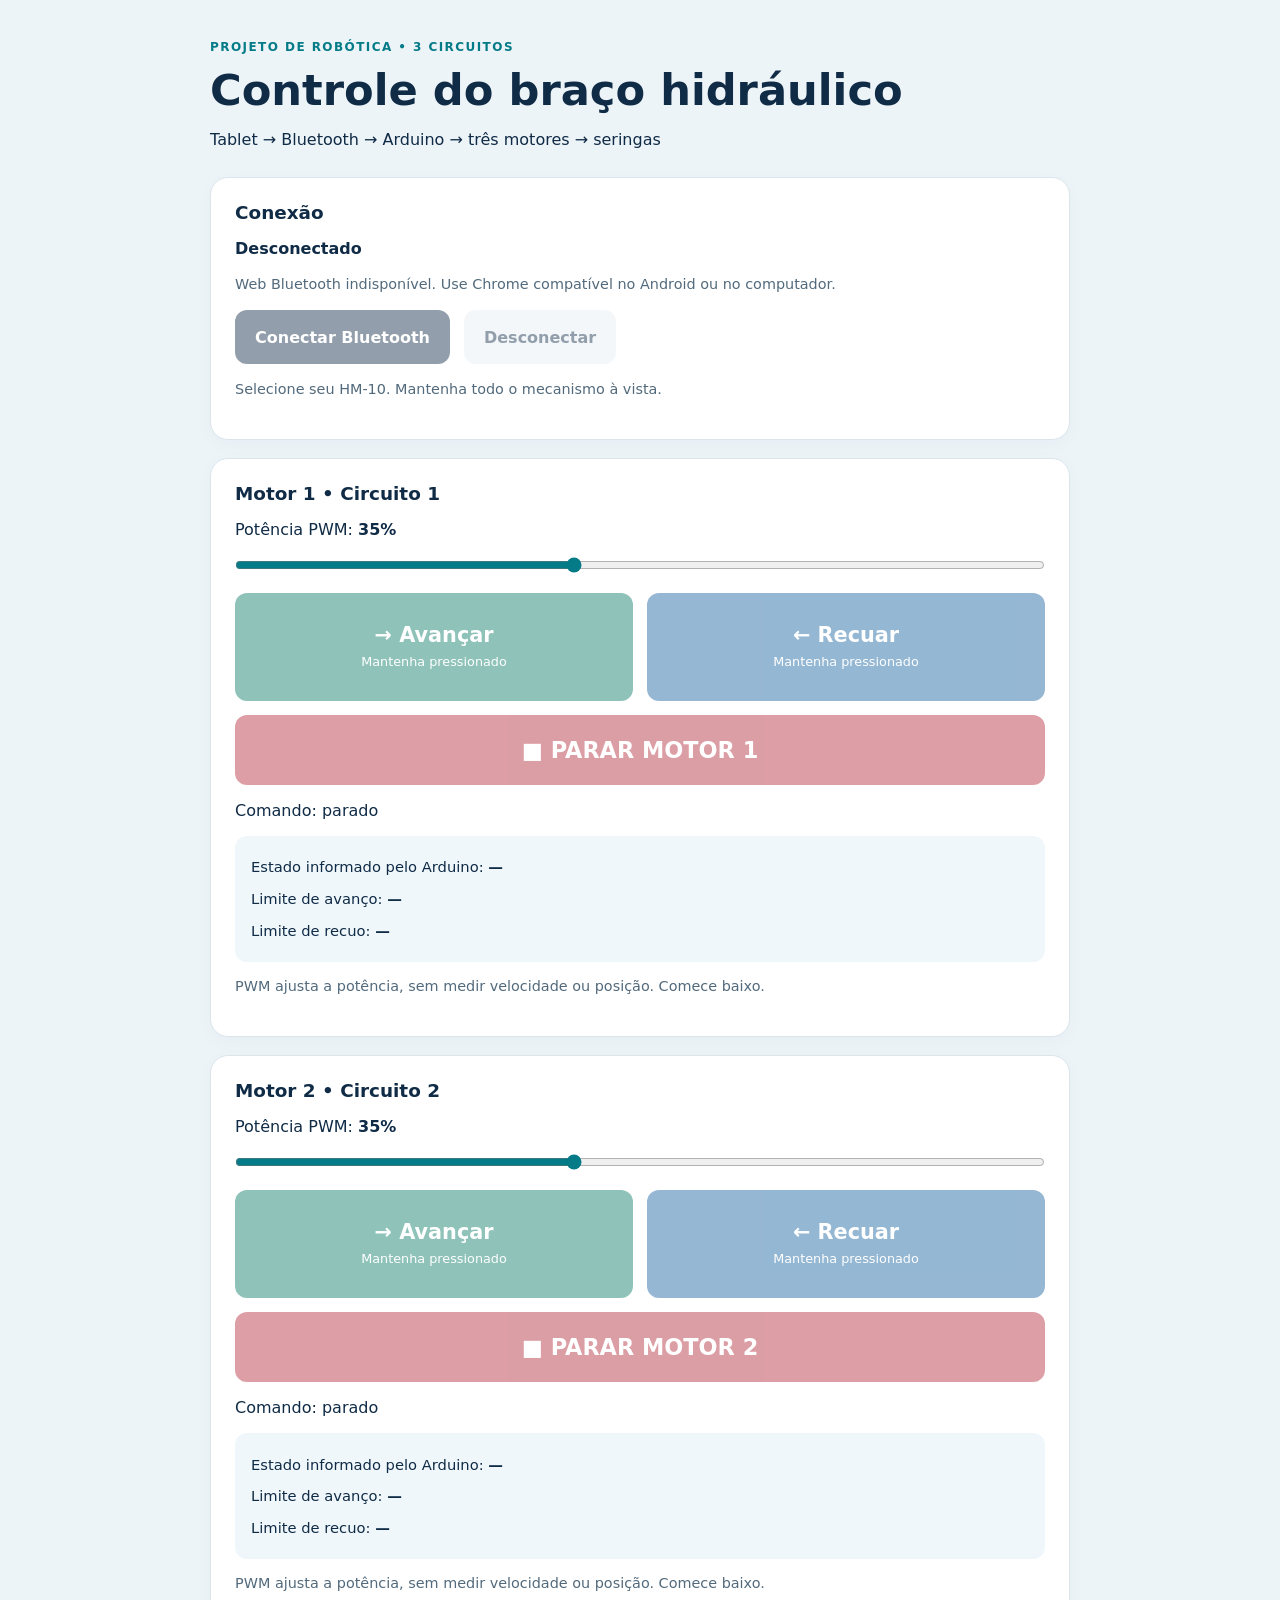
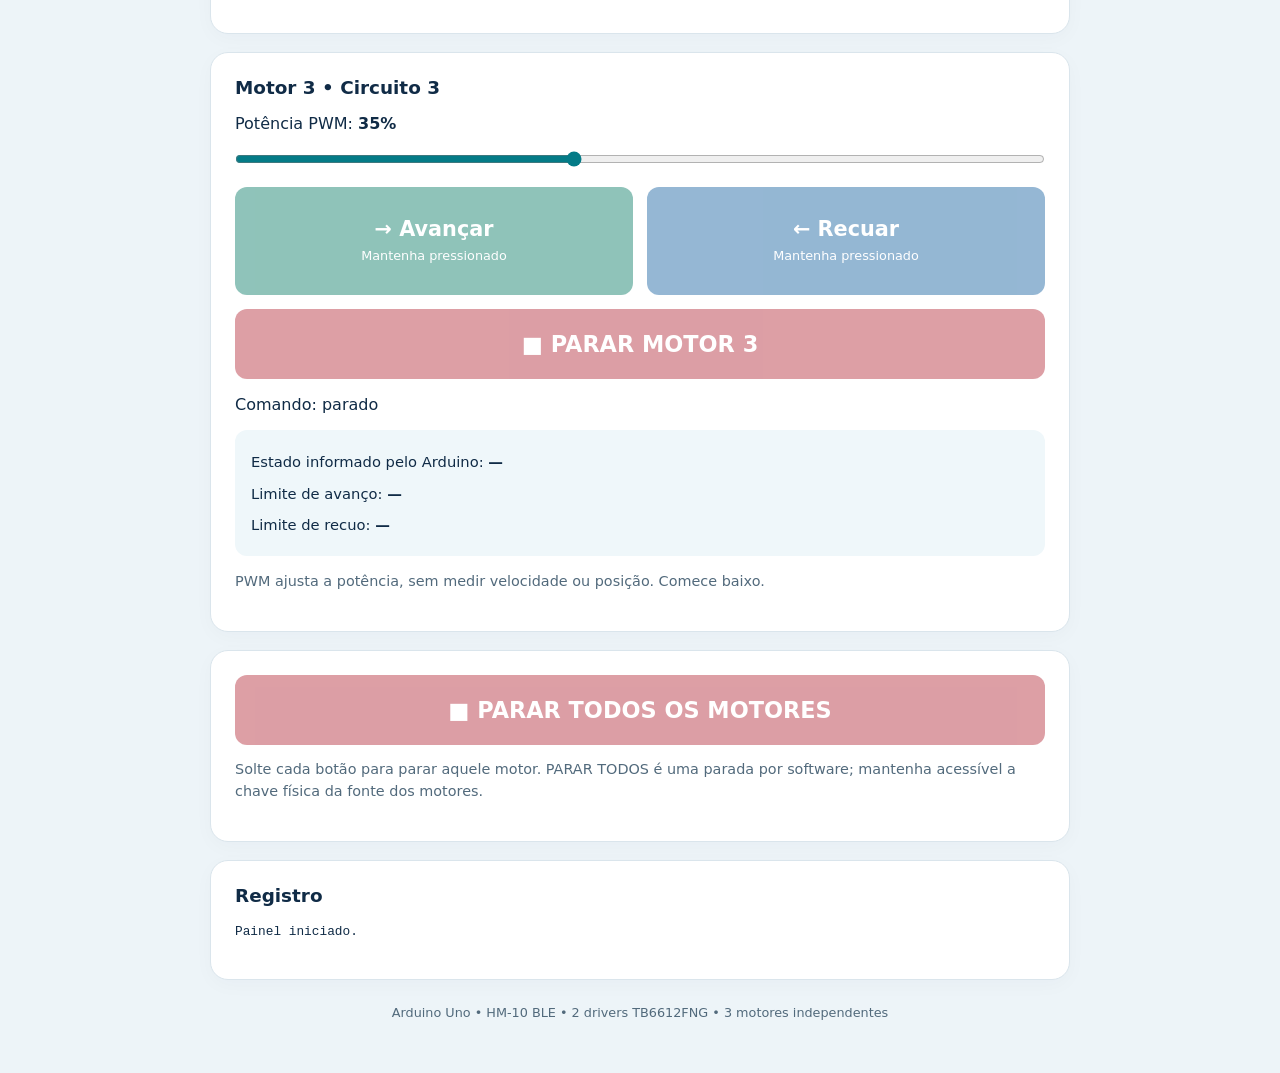
==== Claude-ProjetoFinal/web/index.html @ 7e20e9fd "ProdutoFinal-IDEV4" ====
<!doctype html>
<html lang="pt-BR">
<head>
  <meta charset="utf-8"><meta name="viewport" content="width=device-width, initial-scale=1">
  <meta name="theme-color" content="#102b46"><title>Controle de três motores</title>
  <link rel="stylesheet" href="style.css"><script src="app.js" defer></script>
</head>
<body><main>
  <header><p class="eyebrow">PROJETO DE ROBÓTICA • 3 CIRCUITOS</p><h1>Controle do braço hidráulico</h1><p>Tablet → Bluetooth → Arduino → três motores → seringas</p></header>
  <section class="card" aria-labelledby="connectionTitle"><h2 id="connectionTitle">Conexão</h2><p id="connection" role="status">Desconectado</p><p id="support" class="hint"></p><div class="row"><button id="connect">Conectar Bluetooth</button><button id="disconnect" class="secondary" disabled>Desconectar</button></div><p class="hint">Selecione seu HM-10. Mantenha todo o mecanismo à vista.</p></section>
  <div id="motors"></div>
  <section class="card"><button id="stopAll" class="stop" disabled>■ PARAR TODOS OS MOTORES</button><p class="hint">Solte cada botão para parar aquele motor. PARAR TODOS é uma parada por software; mantenha acessível a chave física da fonte dos motores.</p></section>
  <section class="card"><h2>Registro</h2><pre id="log" aria-live="polite">Painel iniciado.</pre></section>
  <footer>Arduino Uno • HM-10 BLE • 2 drivers TB6612FNG • 3 motores independentes</footer>
</main></body></html>
---- Claude-ProjetoFinal/web/style.css ----
:root{color-scheme:light;font-family:system-ui,-apple-system,Segoe UI,sans-serif;color:#102b46;background:#edf4f8}*{box-sizing:border-box}body{margin:0}main{max-width:900px;margin:0 auto;padding:28px 20px}header{margin:12px 0 28px}h1{font-size:clamp(1.8rem,4vw,2.7rem);line-height:1.12;margin:8px 0 14px}h2{font-size:1.15rem;margin:0 0 16px}.eyebrow{letter-spacing:.12em;font-size:.75rem;font-weight:800;color:#047b87}.card{background:white;border:1px solid #dae5ec;border-radius:18px;padding:24px;margin-bottom:18px;box-shadow:0 5px 20px #102b4607}.row,.controls{display:flex;gap:14px;flex-wrap:wrap}button{font:inherit;font-weight:700;border:0;border-radius:12px;background:#102b46;color:white;padding:16px 20px;min-height:54px;cursor:pointer}button:disabled{opacity:.45;cursor:not-allowed}button:focus-visible,input:focus-visible{outline:3px solid #e19714;outline-offset:4px}.secondary{background:#e5eef4;color:#102b46}.controls{margin:20px 0 14px}.motion{flex:1;min-width:190px;min-height:108px;font-size:1.3rem;touch-action:none;user-select:none;-webkit-user-select:none;-webkit-touch-callout:none}.motion small{font-size:.8rem;font-weight:400}.advance{background:#087b66}.retreat{background:#1461a0}.motion.active{box-shadow:0 0 0 4px #f3ad30 inset}.stop{width:100%;background:#b32a39;font-size:1.4rem;min-height:70px}input[type=range]{display:block;width:100%;margin:18px 0;accent-color:#047b87}output{font-weight:800}.hint{font-size:.9rem;color:#526a7c;line-height:1.5}.telemetry{padding:8px 16px;background:#eff7fa;border-radius:12px}.telemetry p{font-size:.92rem}#connection{font-weight:800}#log{font-size:.8rem;line-height:1.6;white-space:pre-wrap;overflow-wrap:anywhere;max-height:220px;overflow:auto}footer{font-size:.8rem;color:#526a7c;text-align:center;margin:25px 0}@media(max-width:480px){main{padding:18px 12px}.card{padding:18px}.row button{width:100%}.motion{min-width:120px;font-size:1.1rem}}
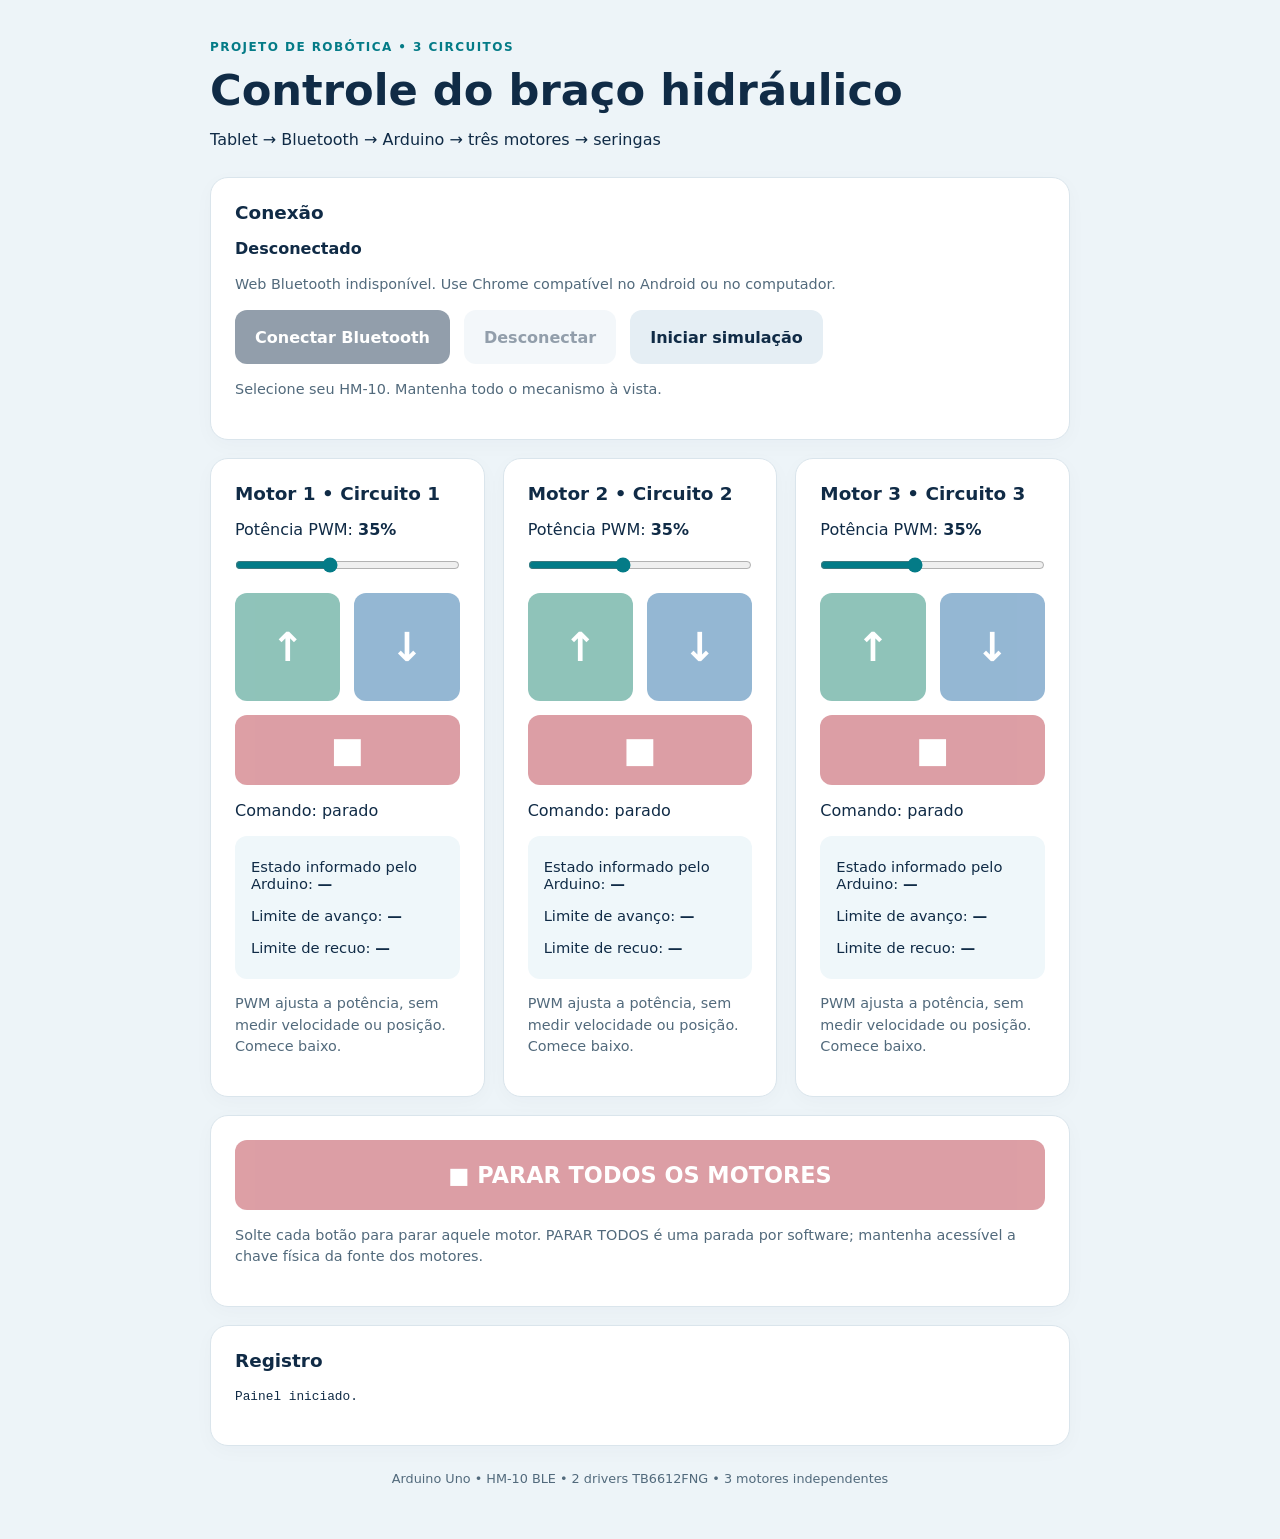
==== commit a950b341: "motor" ====
--- a/Claude-ProjetoFinal/web/index.html
+++ b/Claude-ProjetoFinal/web/index.html
@@ -1,15 +1,56 @@
 <!doctype html>
 <html lang="pt-BR">
-<head>
-  <meta charset="utf-8"><meta name="viewport" content="width=device-width, initial-scale=1">
-  <meta name="theme-color" content="#102b46"><title>Controle de três motores</title>
-  <link rel="stylesheet" href="style.css"><script src="app.js" defer></script>
-</head>
-<body><main>
-  <header><p class="eyebrow">PROJETO DE ROBÓTICA • 3 CIRCUITOS</p><h1>Controle do braço hidráulico</h1><p>Tablet → Bluetooth → Arduino → três motores → seringas</p></header>
-  <section class="card" aria-labelledby="connectionTitle"><h2 id="connectionTitle">Conexão</h2><p id="connection" role="status">Desconectado</p><p id="support" class="hint"></p><div class="row"><button id="connect">Conectar Bluetooth</button><button id="disconnect" class="secondary" disabled>Desconectar</button></div><p class="hint">Selecione seu HM-10. Mantenha todo o mecanismo à vista.</p></section>
-  <div id="motors"></div>
-  <section class="card"><button id="stopAll" class="stop" disabled>■ PARAR TODOS OS MOTORES</button><p class="hint">Solte cada botão para parar aquele motor. PARAR TODOS é uma parada por software; mantenha acessível a chave física da fonte dos motores.</p></section>
-  <section class="card"><h2>Registro</h2><pre id="log" aria-live="polite">Painel iniciado.</pre></section>
-  <footer>Arduino Uno • HM-10 BLE • 2 drivers TB6612FNG • 3 motores independentes</footer>
-</main></body></html>
+  <head>
+    <meta charset="utf-8" />
+    <meta name="viewport" content="width=device-width, initial-scale=1" />
+    <meta name="theme-color" content="#102b46" />
+    <title>Controle de três motores</title>
+    <link rel="stylesheet" href="style.css" />
+    <script src="app.js" defer></script>
+  </head>
+  <body>
+    <main>
+      <header>
+        <p class="eyebrow">PROJETO DE ROBÓTICA • 3 CIRCUITOS</p>
+        <h1>Controle do braço hidráulico</h1>
+        <p>Tablet → Bluetooth → Arduino → três motores → seringas</p>
+      </header>
+      <section class="card" aria-labelledby="connectionTitle">
+        <h2 id="connectionTitle">Conexão</h2>
+        <p id="connection" role="status">Desconectado</p>
+        <p id="support" class="hint"></p>
+        <div class="row">
+          <button id="connect">Conectar Bluetooth</button
+          ><button id="disconnect" class="secondary" disabled>
+            Desconectar</button
+          ><button id="simulate" class="secondary" type="button">
+            Iniciar simulação
+          </button>
+        </div>
+        <p id="simulationNotice" class="simulation-notice" hidden>
+          Simulação ilustrativa ativa. Nenhum motor físico será acionado.
+        </p>
+        <p class="hint">
+          Selecione seu HM-10. Mantenha todo o mecanismo à vista.
+        </p>
+      </section>
+      <div id="motors"></div>
+      <section class="card">
+        <button id="stopAll" class="stop" disabled>
+          ■ PARAR TODOS OS MOTORES
+        </button>
+        <p class="hint">
+          Solte cada botão para parar aquele motor. PARAR TODOS é uma parada por
+          software; mantenha acessível a chave física da fonte dos motores.
+        </p>
+      </section>
+      <section class="card">
+        <h2>Registro</h2>
+        <pre id="log" aria-live="polite">Painel iniciado.</pre>
+      </section>
+      <footer>
+        Arduino Uno • HM-10 BLE • 2 drivers TB6612FNG • 3 motores independentes
+      </footer>
+    </main>
+  </body>
+</html>
--- a/Claude-ProjetoFinal/web/style.css
+++ b/Claude-ProjetoFinal/web/style.css
@@ -1 +1,328 @@
-:root{color-scheme:light;font-family:system-ui,-apple-system,Segoe UI,sans-serif;color:#102b46;background:#edf4f8}*{box-sizing:border-box}body{margin:0}main{max-width:900px;margin:0 auto;padding:28px 20px}header{margin:12px 0 28px}h1{font-size:clamp(1.8rem,4vw,2.7rem);line-height:1.12;margin:8px 0 14px}h2{font-size:1.15rem;margin:0 0 16px}.eyebrow{letter-spacing:.12em;font-size:.75rem;font-weight:800;color:#047b87}.card{background:white;border:1px solid #dae5ec;border-radius:18px;padding:24px;margin-bottom:18px;box-shadow:0 5px 20px #102b4607}.row,.controls{display:flex;gap:14px;flex-wrap:wrap}button{font:inherit;font-weight:700;border:0;border-radius:12px;background:#102b46;color:white;padding:16px 20px;min-height:54px;cursor:pointer}button:disabled{opacity:.45;cursor:not-allowed}button:focus-visible,input:focus-visible{outline:3px solid #e19714;outline-offset:4px}.secondary{background:#e5eef4;color:#102b46}.controls{margin:20px 0 14px}.motion{flex:1;min-width:190px;min-height:108px;font-size:1.3rem;touch-action:none;user-select:none;-webkit-user-select:none;-webkit-touch-callout:none}.motion small{font-size:.8rem;font-weight:400}.advance{background:#087b66}.retreat{background:#1461a0}.motion.active{box-shadow:0 0 0 4px #f3ad30 inset}.stop{width:100%;background:#b32a39;font-size:1.4rem;min-height:70px}input[type=range]{display:block;width:100%;margin:18px 0;accent-color:#047b87}output{font-weight:800}.hint{font-size:.9rem;color:#526a7c;line-height:1.5}.telemetry{padding:8px 16px;background:#eff7fa;border-radius:12px}.telemetry p{font-size:.92rem}#connection{font-weight:800}#log{font-size:.8rem;line-height:1.6;white-space:pre-wrap;overflow-wrap:anywhere;max-height:220px;overflow:auto}footer{font-size:.8rem;color:#526a7c;text-align:center;margin:25px 0}@media(max-width:480px){main{padding:18px 12px}.card{padding:18px}.row button{width:100%}.motion{min-width:120px;font-size:1.1rem}}
+#motors {
+  display: grid;
+  grid-template-columns: repeat(3, minmax(0, 1fr));
+  gap: 18px;
+  margin-bottom: 18px;
+}
+#motors > .card {
+  margin: 0;
+}
+:root {
+  color-scheme: light;
+  font-family:
+    system-ui,
+    -apple-system,
+    Segoe UI,
+    sans-serif;
+  color: #102b46;
+  background: #edf4f8;
+}
+* {
+  box-sizing: border-box;
+}
+body {
+  margin: 0;
+}
+main {
+  max-width: 900px;
+  margin: 0 auto;
+  padding: 28px 20px;
+}
+header {
+  margin: 12px 0 28px;
+}
+h1 {
+  font-size: clamp(1.8rem, 4vw, 2.7rem);
+  line-height: 1.12;
+  margin: 8px 0 14px;
+}
+h2 {
+  font-size: 1.15rem;
+  margin: 0 0 16px;
+}
+.eyebrow {
+  letter-spacing: 0.12em;
+  font-size: 0.75rem;
+  font-weight: 800;
+  color: #047b87;
+}
+.card {
+  background: white;
+  border: 1px solid #dae5ec;
+  border-radius: 18px;
+  padding: 24px;
+  margin-bottom: 18px;
+  box-shadow: 0 5px 20px #102b4607;
+}
+.row,
+.controls {
+  display: flex;
+  gap: 14px;
+  flex-wrap: wrap;
+}
+button {
+  font: inherit;
+  font-weight: 700;
+  border: 0;
+  border-radius: 12px;
+  background: #102b46;
+  color: white;
+  padding: 16px 20px;
+  min-height: 54px;
+  cursor: pointer;
+}
+button:disabled {
+  opacity: 0.45;
+  cursor: not-allowed;
+}
+button:focus-visible,
+input:focus-visible {
+  outline: 3px solid #e19714;
+  outline-offset: 4px;
+}
+.secondary {
+  background: #e5eef4;
+  color: #102b46;
+}
+.controls {
+  margin: 20px 0 14px;
+}
+.motion {
+  flex: 1;
+  min-width: 80px;
+  min-height: 108px;
+  font-size: 2.5rem;
+  touch-action: none;
+  user-select: none;
+  -webkit-user-select: none;
+  -webkit-touch-callout: none;
+}
+.advance {
+  background: #087b66;
+}
+.retreat {
+  background: #1461a0;
+}
+.motion.active {
+  box-shadow: 0 0 0 4px #f3ad30 inset;
+}
+.simulation-notice {
+  padding: 10px 12px;
+  border-left: 4px solid #e19714;
+  background: #fff7df;
+  color: #493b16;
+}
+.simulation-view {
+  display: none;
+  align-items: center;
+  grid-template-columns: minmax(0, 1fr) auto;
+  gap: 10px 12px;
+  margin: 14px 0;
+  padding: 12px;
+  border: 1px solid #dae5ec;
+  border-radius: 8px;
+  background: #f4f8fa;
+}
+body.simulation-active .simulation-view {
+  display: grid;
+}
+.sim-motor {
+  position: relative;
+  display: flex;
+  align-items: center;
+  width: 96px;
+  height: 58px;
+}
+.sim-motor-case {
+  position: relative;
+  z-index: 1;
+  display: grid;
+  place-items: center;
+  width: 68px;
+  height: 44px;
+  border: 2px solid #526a7c;
+  border-radius: 9px;
+  background: #dce5e9;
+  box-shadow: inset 0 0 0 3px #f4f8fa;
+}
+.sim-motor-case::after {
+  position: absolute;
+  inset: 7px 0;
+  background: repeating-linear-gradient(
+    90deg,
+    transparent 0 8px,
+    #526a7c55 8px 10px
+  );
+  content: '';
+}
+.sim-wire {
+  position: absolute;
+  top: 0;
+  width: 11px;
+  height: 12px;
+  border-top: 2px solid;
+  border-left: 2px solid;
+  border-top-left-radius: 7px;
+}
+.sim-wire-red {
+  left: 27px;
+  border-color: #b32a39;
+}
+.sim-wire-black {
+  left: 43px;
+  border-color: #102b46;
+}
+.sim-shaft {
+  position: absolute;
+  top: 25px;
+  left: 66px;
+  width: 24px;
+  height: 8px;
+  border-radius: 0 4px 4px 0;
+  background: #526a7c;
+}
+.sim-rotor {
+  position: relative;
+  display: block;
+  z-index: 1;
+  width: 22px;
+  height: 22px;
+  border: 2px solid #087b66;
+  border-radius: 50%;
+  background: #f4f8fa;
+}
+.sim-rotor::before {
+  position: absolute;
+  top: -3px;
+  left: 7px;
+  width: 4px;
+  height: 24px;
+  border-radius: 3px;
+  background: #087b66;
+  content: '';
+}
+.sim-rotor::after {
+  position: absolute;
+  top: 7px;
+  left: 9px;
+  width: 10px;
+  height: 4px;
+  border-radius: 2px;
+  background: #b32a39;
+  content: '';
+}
+.sim-motor.is-running .sim-rotor {
+  animation: sim-spin 0.65s linear infinite;
+}
+@keyframes sim-spin {
+  to {
+    transform: rotate(360deg);
+  }
+}
+.sim-cylinder-wrap {
+  grid-column: 1 / -1;
+  min-width: 0;
+}
+.sim-label {
+  display: block;
+  margin-bottom: 6px;
+  color: #526a7c;
+  font-size: 0.75rem;
+}
+.sim-cylinder {
+  height: 20px;
+  overflow: hidden;
+  border: 2px solid #102b46;
+  border-radius: 4px;
+  background: white;
+}
+.sim-fill {
+  display: block;
+  width: 50%;
+  height: 100%;
+  background: #087b66;
+  transition: width 0.15s linear;
+}
+.sim-position {
+  min-width: 38px;
+  font-size: 0.85rem;
+  font-weight: 800;
+  text-align: right;
+}
+.stop {
+  width: 100%;
+  background: #b32a39;
+  font-size: 1.4rem;
+  min-height: 70px;
+}
+#motors .stop {
+  display: grid;
+  place-items: center;
+  width: 100%;
+  height: 70px;
+  min-height: 70px;
+  padding: 0;
+  font-size: 2.2rem;
+}
+input[type='range'] {
+  display: block;
+  width: 100%;
+  margin: 18px 0;
+  accent-color: #047b87;
+}
+output {
+  font-weight: 800;
+}
+.hint {
+  font-size: 0.9rem;
+  color: #526a7c;
+  line-height: 1.5;
+}
+.telemetry {
+  padding: 8px 16px;
+  background: #eff7fa;
+  border-radius: 12px;
+}
+.telemetry p {
+  font-size: 0.92rem;
+}
+#connection {
+  font-weight: 800;
+}
+#log {
+  font-size: 0.8rem;
+  line-height: 1.6;
+  white-space: pre-wrap;
+  overflow-wrap: anywhere;
+  max-height: 220px;
+  overflow: auto;
+}
+footer {
+  font-size: 0.8rem;
+  color: #526a7c;
+  text-align: center;
+  margin: 25px 0;
+}
+@media (max-width: 760px) {
+  #motors {
+    grid-template-columns: repeat(2, minmax(0, 1fr));
+  }
+}
+@media (max-width: 480px) {
+  main {
+    padding: 18px 12px;
+  }
+  #motors {
+    grid-template-columns: 1fr;
+  }
+  .card {
+    padding: 18px;
+  }
+  .row button {
+    width: 100%;
+  }
+  .motion {
+    min-width: 64px;
+    font-size: 2.2rem;
+  }
+}
